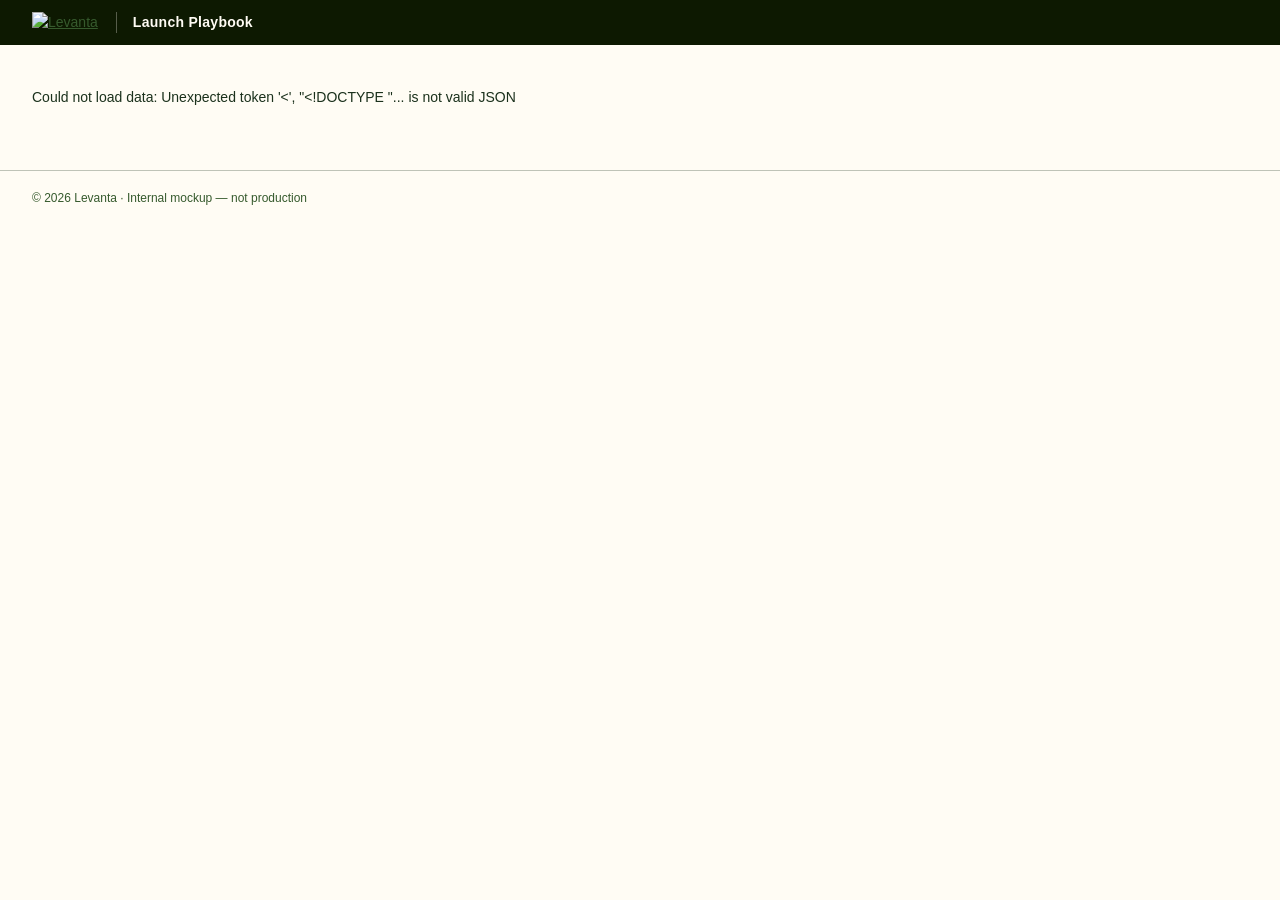
==== index.html @ c7ea034a "Add files via upload" ====
<!doctype html>
<html lang="en"><head>
<meta charset="utf-8"><meta name="viewport" content="width=device-width,initial-scale=1">
<meta name="robots" content="noindex">
<title>Launch Playbook · Levanta (internal mockup)</title>
<link rel="icon" href="data:,">
<link rel="stylesheet" href="styles.css">
</head><body>
<header class="top">
  <a href="#/" class="brand"><img src="assets/levanta-logo-on-dark.svg" alt="Levanta" height="26"></a>
  <span class="appname">Launch Playbook</span>
  <nav id="nav"></nav>
</header>
<main id="app"><p class="helper">Loading…</p></main>
<footer>© 2026 Levanta · Internal mockup — not production</footer>
<script src="app.js"></script>
</body></html>
---- styles.css ----
:root{--forest:#0D1901;--moss:#0A2105;--midnight:#122202;--fern:#1B311C;--evergreen:#365A2D;--emerald:#317121;--gold:#E48C34;--ivory:#FFFCF4;--sand:#FCF4E2;--white:#fff;--border:rgba(27,49,28,.28);--red:#B23A2B}
*{box-sizing:border-box}
body{margin:0;background:var(--ivory);color:var(--fern);font:14px/1.5 Inter,"Helvetica Neue",Arial,sans-serif}
a{color:var(--evergreen)}
.top{background:var(--forest);color:var(--ivory);display:flex;align-items:center;gap:18px;padding:12px 32px;position:sticky;top:0;z-index:5}
.appname{font-weight:600;letter-spacing:.02em;border-left:1px solid rgba(255,252,244,.3);padding-left:16px}
nav{display:flex;gap:4px;margin-left:auto;flex-wrap:wrap}
nav a{color:var(--ivory);text-decoration:none;padding:6px 12px;border-radius:999px;font-size:13px;opacity:.85}
nav a:hover{opacity:1;background:var(--midnight)}
nav a.on{background:var(--gold);color:var(--forest);opacity:1;font-weight:600}
main{max-width:1280px;margin:0 auto;padding:28px 32px 48px}
h1{font-family:"IvyPresto Display","ivypresto-display",Georgia,"Times New Roman",serif;font-weight:700;font-size:38px;line-height:1.15;margin:0 0 6px;color:var(--forest)}
h1 em{color:var(--gold);font-style:italic}
h2{font-family:"IvyPresto Display","ivypresto-display",Georgia,serif;font-size:22px;margin:28px 0 4px;color:var(--forest)}
h3{font-size:13px;text-transform:uppercase;letter-spacing:.1em;color:var(--evergreen);margin:20px 0 6px}
.helper{color:var(--evergreen);margin:0 0 14px;max-width:880px}
.card{background:var(--white);border:1px solid var(--border);border-radius:12px;padding:18px 20px;margin-bottom:16px}
.sand{background:var(--sand)}
table{width:100%;border-collapse:collapse;background:var(--white);border:1px solid var(--border);border-radius:10px;overflow:hidden}
th{text-align:left;font-size:11px;text-transform:uppercase;letter-spacing:.08em;color:var(--evergreen);background:var(--sand);padding:9px 12px;border-bottom:1px solid var(--border)}
td{padding:9px 12px;border-bottom:1px solid var(--border);vertical-align:top}
tr:last-child td{border-bottom:0}
tr.click{cursor:pointer} tr.click:hover td{background:var(--ivory)}
.dot{display:inline-block;width:10px;height:10px;border-radius:50%;margin-right:6px;vertical-align:-1px}
.g{background:var(--emerald)} .a{background:var(--gold)} .r{background:var(--red)} .n{background:transparent;border:1.5px solid var(--evergreen)}
.stat{font-family:"IvyPresto Display",Georgia,serif;font-size:22px;font-weight:700;color:var(--emerald)}
.muted{color:var(--evergreen);font-size:12px}
.pill{display:inline-block;border:1px solid var(--border);border-radius:999px;padding:2px 10px;font-size:12px;background:var(--sand);color:var(--fern)}
.pill.done{border-color:var(--emerald);color:var(--emerald);background:var(--white)}
.pill.ph{border-style:dashed}
.btn{display:inline-block;background:var(--gold);color:var(--forest);border-radius:999px;padding:7px 16px;text-decoration:none;font-weight:600;font-size:13px}
.sync{display:flex;gap:10px;align-items:flex-start;background:var(--sand);border:1px solid var(--border);border-radius:10px;padding:10px 14px;font-size:12.5px;margin:8px 0 18px;max-width:880px}
.sync b{color:var(--forest)}
.timeline{display:grid;grid-template-columns:repeat(7,1fr);gap:6px;margin:14px 0 6px}
.tl{border-radius:10px;padding:10px;border:1px solid var(--border);background:var(--white);text-decoration:none;color:var(--fern);font-size:12px}
.tl b{display:block;font-size:13px;color:var(--forest)}
.tl.past{background:var(--sand)} .tl.cur{background:var(--forest);color:var(--ivory);border-color:var(--forest)} .tl.cur b{color:var(--ivory)}
.tl .gate{margin-top:6px;font-weight:600}
.tl.cur .gate{color:var(--gold)}
.tabs{display:flex;gap:6px;flex-wrap:wrap;margin:18px 0 12px}
.tabs a{padding:6px 14px;border-radius:999px;border:1px solid var(--border);text-decoration:none;color:var(--fern);background:var(--white);font-size:13px}
.tabs a.on{background:var(--gold);border-color:var(--gold);color:var(--forest);font-weight:600}
.grid2{display:grid;grid-template-columns:2fr 1fr;gap:16px}
.chk{list-style:none;padding:0;margin:0} .chk li{padding:6px 0;border-bottom:1px solid var(--border);display:flex;gap:8px} .chk li:last-child{border:0}
.box{width:16px;height:16px;border:1.5px solid var(--evergreen);border-radius:4px;flex:none;margin-top:2px;text-align:center;font-size:11px;line-height:13px}
.box.done{background:var(--emerald);border-color:var(--emerald);color:#fff}
.box.unknown{border-style:dashed}
ol.next{margin:0;padding-left:18px} ol.next li{margin:4px 0}
.raci td.c{text-align:center;font-weight:600} .raci td.A{background:var(--forest);color:var(--ivory)} .raci td.R{background:var(--sand)}
.doc{background:var(--white);border:1px solid var(--border);border-radius:12px;padding:28px 36px;max-width:980px}
.doc img{max-width:100%;border:1px solid var(--border);border-radius:8px;margin:8px 0}
.doc table{font-size:12.5px;margin:10px 0}
.doc h1,.doc h2{margin-top:26px}
footer{border-top:1px solid var(--border);padding:18px 32px;color:var(--evergreen);font-size:12px;text-align:left;max-width:1280px;margin:0 auto}
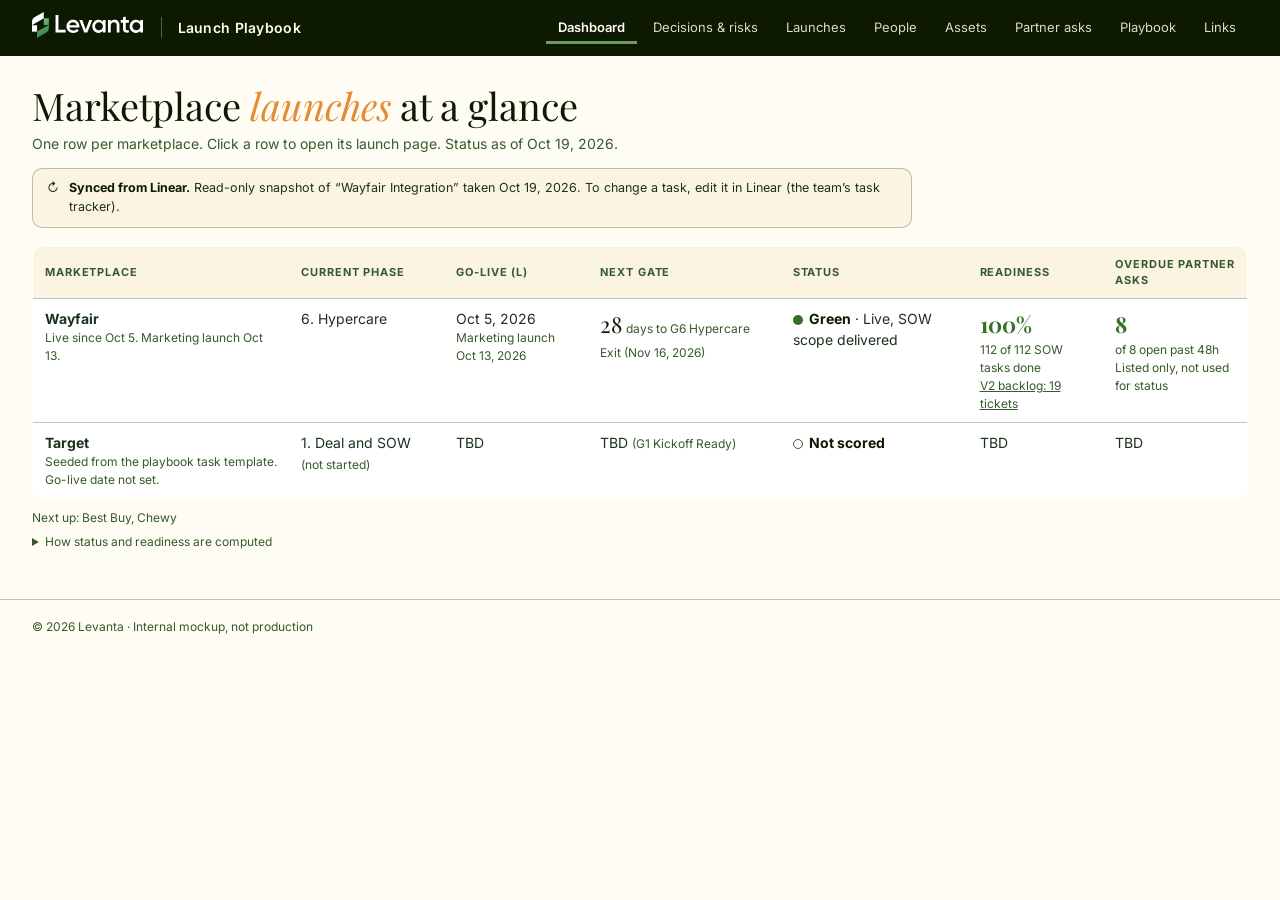
==== commit f7e8713e: "Update playbook mock: V2 backlog, Wayfair 100%, Playfair/Inter, true red" ====
--- a/index.html
+++ b/index.html
@@ -4,14 +4,17 @@
 <meta name="robots" content="noindex">
 <title>Launch Playbook · Levanta (internal mockup)</title>
 <link rel="icon" href="data:,">
+<link rel="preconnect" href="https://fonts.googleapis.com"><link rel="preconnect" href="https://fonts.gstatic.com" crossorigin>
+<link rel="stylesheet" href="https://fonts.googleapis.com/css2?family=Inter:wght@400;500;600;700&family=Playfair+Display:ital,wght@0,400;0,600;1,400&display=swap">
 <link rel="stylesheet" href="styles.css">
 </head><body>
 <header class="top">
   <a href="#/" class="brand"><img src="assets/levanta-logo-on-dark.svg" alt="Levanta" height="26"></a>
   <span class="appname">Launch Playbook</span>
+  <button id="menuBtn" class="menubtn" aria-label="Menu" aria-expanded="false" aria-controls="nav"><span></span><span></span><span></span></button>
   <nav id="nav"></nav>
 </header>
-<main id="app"><p class="helper">Loading…</p></main>
-<footer>© 2026 Levanta · Internal mockup — not production</footer>
+<main id="app"><p class="helper">Loading</p></main>
+<footer>© 2026 Levanta · Internal mockup, not production</footer>
 <script src="app.js"></script>
 </body></html>
--- a/styles.css
+++ b/styles.css
@@ -7,11 +7,12 @@
 nav{display:flex;gap:4px;margin-left:auto;flex-wrap:wrap}
 nav a{color:var(--ivory);text-decoration:none;padding:6px 12px;border-radius:999px;font-size:13px;opacity:.85}
 nav a:hover{opacity:1;background:var(--midnight)}
-nav a.on{background:var(--gold);color:var(--forest);opacity:1;font-weight:600}
+nav a.on{color:var(--ivory);opacity:1;font-weight:600;box-shadow:inset 0 -2px 0 var(--evergreen);border-radius:0;background:transparent}
+nav a.on{box-shadow:inset 0 -3px 0 #6E9A5F}
 main{max-width:1280px;margin:0 auto;padding:28px 32px 48px}
-h1{font-family:"IvyPresto Display","ivypresto-display",Georgia,"Times New Roman",serif;font-weight:700;font-size:38px;line-height:1.15;margin:0 0 6px;color:var(--forest)}
+h1{font-weight:400!important;font-family:"Playfair Display",Georgia,"Times New Roman",serif;font-size:38px;line-height:1.15;margin:0 0 6px;color:var(--forest)}
 h1 em{color:var(--gold);font-style:italic}
-h2{font-family:"IvyPresto Display","ivypresto-display",Georgia,serif;font-size:22px;margin:28px 0 4px;color:var(--forest)}
+h2{font-family:"Playfair Display",Georgia,serif;font-size:22px;margin:28px 0 4px;color:var(--forest)}
 h3{font-size:13px;text-transform:uppercase;letter-spacing:.1em;color:var(--evergreen);margin:20px 0 6px}
 .helper{color:var(--evergreen);margin:0 0 14px;max-width:880px}
 .card{background:var(--white);border:1px solid var(--border);border-radius:12px;padding:18px 20px;margin-bottom:16px}
@@ -22,8 +23,8 @@
 tr:last-child td{border-bottom:0}
 tr.click{cursor:pointer} tr.click:hover td{background:var(--ivory)}
 .dot{display:inline-block;width:10px;height:10px;border-radius:50%;margin-right:6px;vertical-align:-1px}
-.g{background:var(--emerald)} .a{background:var(--gold)} .r{background:var(--red)} .n{background:transparent;border:1.5px solid var(--evergreen)}
-.stat{font-family:"IvyPresto Display",Georgia,serif;font-size:22px;font-weight:700;color:var(--emerald)}
+.g{background:var(--emerald)} .a{background:var(--gold)} .r{background:#C0392B} /* placeholder red pending design: no approved brand red */ .n{background:transparent;border:1.5px solid var(--evergreen)}
+.stat{font-family:"Playfair Display",Georgia,serif;font-size:22px;font-weight:700;color:var(--emerald)}
 .muted{color:var(--evergreen);font-size:12px}
 .pill{display:inline-block;border:1px solid var(--border);border-radius:999px;padding:2px 10px;font-size:12px;background:var(--sand);color:var(--fern)}
 .pill.done{border-color:var(--emerald);color:var(--emerald);background:var(--white)}
@@ -36,10 +37,10 @@
 .tl b{display:block;font-size:13px;color:var(--forest)}
 .tl.past{background:var(--sand)} .tl.cur{background:var(--forest);color:var(--ivory);border-color:var(--forest)} .tl.cur b{color:var(--ivory)}
 .tl .gate{margin-top:6px;font-weight:600}
-.tl.cur .gate{color:var(--gold)}
+.tl.cur .gate{color:var(--ivory);text-decoration:underline}
 .tabs{display:flex;gap:6px;flex-wrap:wrap;margin:18px 0 12px}
 .tabs a{padding:6px 14px;border-radius:999px;border:1px solid var(--border);text-decoration:none;color:var(--fern);background:var(--white);font-size:13px}
-.tabs a.on{background:var(--gold);border-color:var(--gold);color:var(--forest);font-weight:600}
+.tabs a.on{border-color:var(--evergreen);color:var(--evergreen);font-weight:600;box-shadow:inset 0 -2px 0 var(--evergreen)}
 .grid2{display:grid;grid-template-columns:2fr 1fr;gap:16px}
 .chk{list-style:none;padding:0;margin:0} .chk li{padding:6px 0;border-bottom:1px solid var(--border);display:flex;gap:8px} .chk li:last-child{border:0}
 .box{width:16px;height:16px;border:1.5px solid var(--evergreen);border-radius:4px;flex:none;margin-top:2px;text-align:center;font-size:11px;line-height:13px}
@@ -52,3 +53,38 @@
 .doc table{font-size:12.5px;margin:10px 0}
 .doc h1,.doc h2{margin-top:26px}
 footer{border-top:1px solid var(--border);padding:18px 32px;color:var(--evergreen);font-size:12px;text-align:left;max-width:1280px;margin:0 auto}
+
+.days{font-family:"Playfair Display",Georgia,serif;font-size:22px;color:var(--forest)}
+.status b{color:var(--forest)}
+.nextup{margin:10px 0 2px}
+details.foot{margin-top:6px;font-size:12px;max-width:880px} details.foot summary{cursor:pointer}
+details.showall{margin:6px 0 16px} details.showall summary{cursor:pointer;color:var(--evergreen);font-weight:600;margin-bottom:8px}
+.tlwrap{overflow-x:auto;-webkit-overflow-scrolling:touch}
+.menubtn{display:none;margin-left:auto;background:transparent;border:1px solid rgba(255,252,244,.4);border-radius:8px;padding:8px 9px;cursor:pointer}
+.menubtn span{display:block;width:18px;height:2px;background:var(--ivory);margin:3px 0}
+img{max-width:100%}
+@media (max-width:760px){
+ .top{flex-wrap:wrap;padding:10px 16px;gap:12px}
+ .menubtn{display:block}
+ nav{display:none;width:100%;flex-direction:column;margin:0}
+ body.menu-open nav{display:flex}
+ nav a{padding:10px 4px;border-radius:0}
+ nav a.on{box-shadow:inset 3px 0 0 #6E9A5F;padding-left:12px}
+ main{padding:20px 16px 36px} footer{padding:16px}
+ h1{font-size:30px}
+ .grid2{grid-template-columns:1fr}
+ .timeline{grid-template-columns:repeat(7,150px)}
+ .doc{padding:18px}
+ .doc table,.raci{display:block;overflow-x:auto}
+ .tabs{flex-wrap:nowrap;overflow-x:auto}
+ .tabs a{white-space:nowrap}
+}
+@media (max-width:640px){
+ table:not(.raci):not(.doc table){border:0;background:transparent}
+ main table:not(.raci) thead{display:none}
+ main table:not(.raci),main table:not(.raci) tbody,main table:not(.raci) tr,main table:not(.raci) td{display:block;width:100%}
+ main table:not(.raci) tr{background:var(--white);border:1px solid var(--border);border-radius:10px;margin-bottom:10px;padding:6px 0}
+ main table:not(.raci) td{border:0;padding:5px 14px}
+ main table:not(.raci) td[data-label]::before{content:attr(data-label);display:block;font-size:10.5px;text-transform:uppercase;letter-spacing:.08em;color:var(--evergreen)}
+ main .doc table{display:block;overflow-x:auto}
+}
